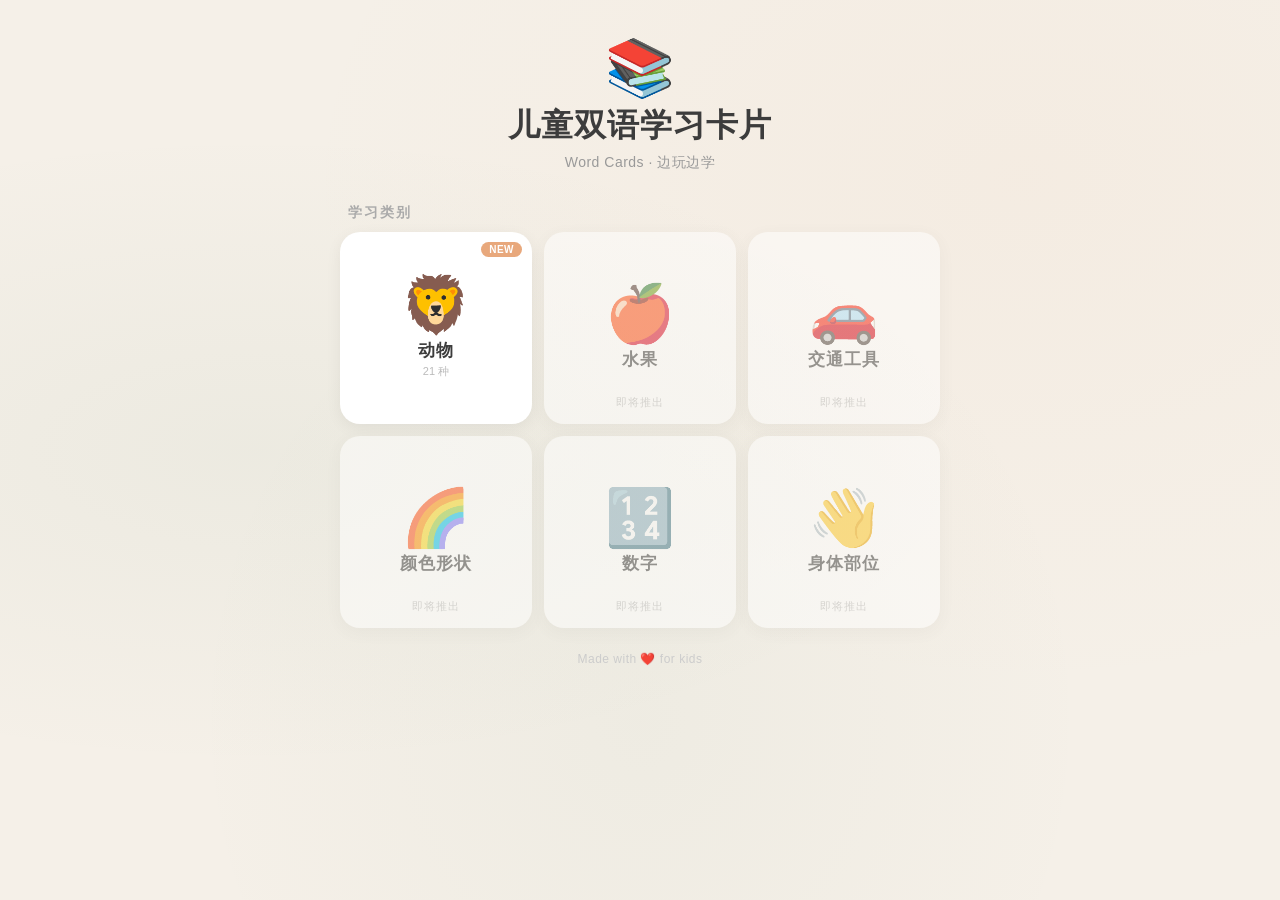
==== index.html @ 04c5d9be "新功能：创建首页 index.html；浏览模式弹出卡片增加左右翻页+键盘导航；添加 PWA manifest" ====
<!DOCTYPE html>
<html lang="zh-CN">
<head>
    <meta charset="UTF-8">
    <meta name="viewport" content="width=device-width, initial-scale=1.0, viewport-fit=cover">
    <link rel="manifest" href="manifest.json">
    <meta name="theme-color" content="#4a7c59">
    <title>Word Cards — 儿童双语学习卡片</title>
    <style>
        :root {
            --bg: #f5f0e8;
            --card-bg: #ffffff;
            --primary: #4a7c59;
            --accent: #e8a87c;
            --text: #3c3c3c;
            --radius: 24px;
            --safe-top: env(safe-area-inset-top, 0px);
            --safe-bottom: env(safe-area-inset-bottom, 0px);
        }
        * { margin:0; padding:0; box-sizing:border-box; }
        body {
            font-family: 'Segoe UI','PingFang SC','Microsoft YaHei','Noto Sans SC',sans-serif;
            background: var(--bg);
            background-image:
                radial-gradient(ellipse at 20% 50%, rgba(74,124,89,0.05) 0%, transparent 50%),
                radial-gradient(ellipse at 80% 20%, rgba(232,168,124,0.06) 0%, transparent 50%),
                radial-gradient(ellipse at 50% 80%, rgba(74,124,89,0.04) 0%, transparent 50%);
            min-height: 100dvh;
            padding: calc(16px + var(--safe-top)) 16px calc(16px + var(--safe-bottom)) 16px;
            display: flex; flex-direction: column; align-items: center;
            user-select: none;
            -webkit-user-select: none;
            -webkit-tap-highlight-color: transparent;
        }

        .page {
            width: 100%; max-width: 600px;
        }

        .hero {
            text-align: center; padding: 24px 0 12px;
        }
        .hero .logo {
            font-size: 56px; line-height: 1; margin-bottom: 8px;
        }
        .hero h1 {
            font-size: clamp(24px, 5vw, 32px); font-weight: 700; color: var(--text);
            letter-spacing: 1px;
        }
        .hero .subtitle {
            font-size: 14px; color: #999; margin-top: 6px; letter-spacing: 0.5px;
        }

        .section-title {
            font-size: 14px; font-weight: 600; color: #aaa;
            text-transform: uppercase; letter-spacing: 2px;
            padding: 20px 8px 10px;
        }

        .grid {
            display: grid; gap: 12px;
            grid-template-columns: repeat(2, 1fr);
        }
        @media (min-width: 500px) {
            .grid { grid-template-columns: repeat(3, 1fr); }
        }

        .category-card {
            aspect-ratio: 1;
            background: var(--card-bg);
            border-radius: 20px;
            display: flex; flex-direction: column;
            align-items: center; justify-content: center;
            cursor: pointer; text-decoration: none;
            box-shadow: 0 4px 16px rgba(0,0,0,0.06);
            transition: transform 0.2s, box-shadow 0.2s;
            -webkit-tap-highlight-color: transparent;
            position: relative; overflow: hidden;
        }
        .category-card:active { transform: scale(0.95); box-shadow: 0 2px 8px rgba(0,0,0,0.08); }
        .category-card .cat-emoji {
            font-size: clamp(40px, 10vw, 56px); line-height: 1; margin-bottom: 6px;
        }
        .category-card .cat-name {
            font-size: clamp(14px, 3vw, 17px); font-weight: 700; color: var(--text);
            letter-spacing: 1px;
        }
        .category-card .cat-count {
            font-size: 11px; color: #bbb; margin-top: 2px;
        }
        .category-card .badge-new {
            position: absolute; top: 10px; right: 10px;
            background: var(--accent); color: #fff;
            font-size: 10px; padding: 2px 8px; border-radius: 10px;
            font-weight: 600; letter-spacing: 0.5px;
        }
        .category-card.coming-soon {
            opacity: 0.5; cursor: default;
        }
        .category-card.coming-soon .coming-label {
            position: absolute; bottom: 14px;
            font-size: 11px; color: #bbb; letter-spacing: 1px;
        }

        .footer {
            text-align: center; padding: 24px 0 12px;
            font-size: 12px; color: #ccc; letter-spacing: 0.5px;
        }
    </style>
</head>
<body>

<div class="page">
    <div class="hero">
        <div class="logo">📚</div>
        <h1>儿童双语学习卡片</h1>
        <div class="subtitle">Word Cards · 边玩边学</div>
    </div>

    <div class="section-title">学习类别</div>
    <div class="grid">
        <!-- 动物 — 已完成 -->
        <a class="category-card" href="animal-cards.html">
            <div class="badge-new">NEW</div>
            <div class="cat-emoji">🦁</div>
            <div class="cat-name">动物</div>
            <div class="cat-count">21 种</div>
        </a>

        <!-- 水果 — 即将推出 -->
        <div class="category-card coming-soon">
            <div class="cat-emoji">🍎</div>
            <div class="cat-name">水果</div>
            <div class="coming-label">即将推出</div>
        </div>

        <!-- 交通工具 — 即将推出 -->
        <div class="category-card coming-soon">
            <div class="cat-emoji">🚗</div>
            <div class="cat-name">交通工具</div>
            <div class="coming-label">即将推出</div>
        </div>

        <!-- 颜色形状 — 即将推出 -->
        <div class="category-card coming-soon">
            <div class="cat-emoji">🌈</div>
            <div class="cat-name">颜色形状</div>
            <div class="coming-label">即将推出</div>
        </div>

        <!-- 数字 — 即将推出 -->
        <div class="category-card coming-soon">
            <div class="cat-emoji">🔢</div>
            <div class="cat-name">数字</div>
            <div class="coming-label">即将推出</div>
        </div>

        <!-- 身体部位 — 即将推出 -->
        <div class="category-card coming-soon">
            <div class="cat-emoji">👋</div>
            <div class="cat-name">身体部位</div>
            <div class="coming-label">即将推出</div>
        </div>
    </div>

    <div class="footer">Made with ❤️ for kids</div>
</div>

</body>
</html>
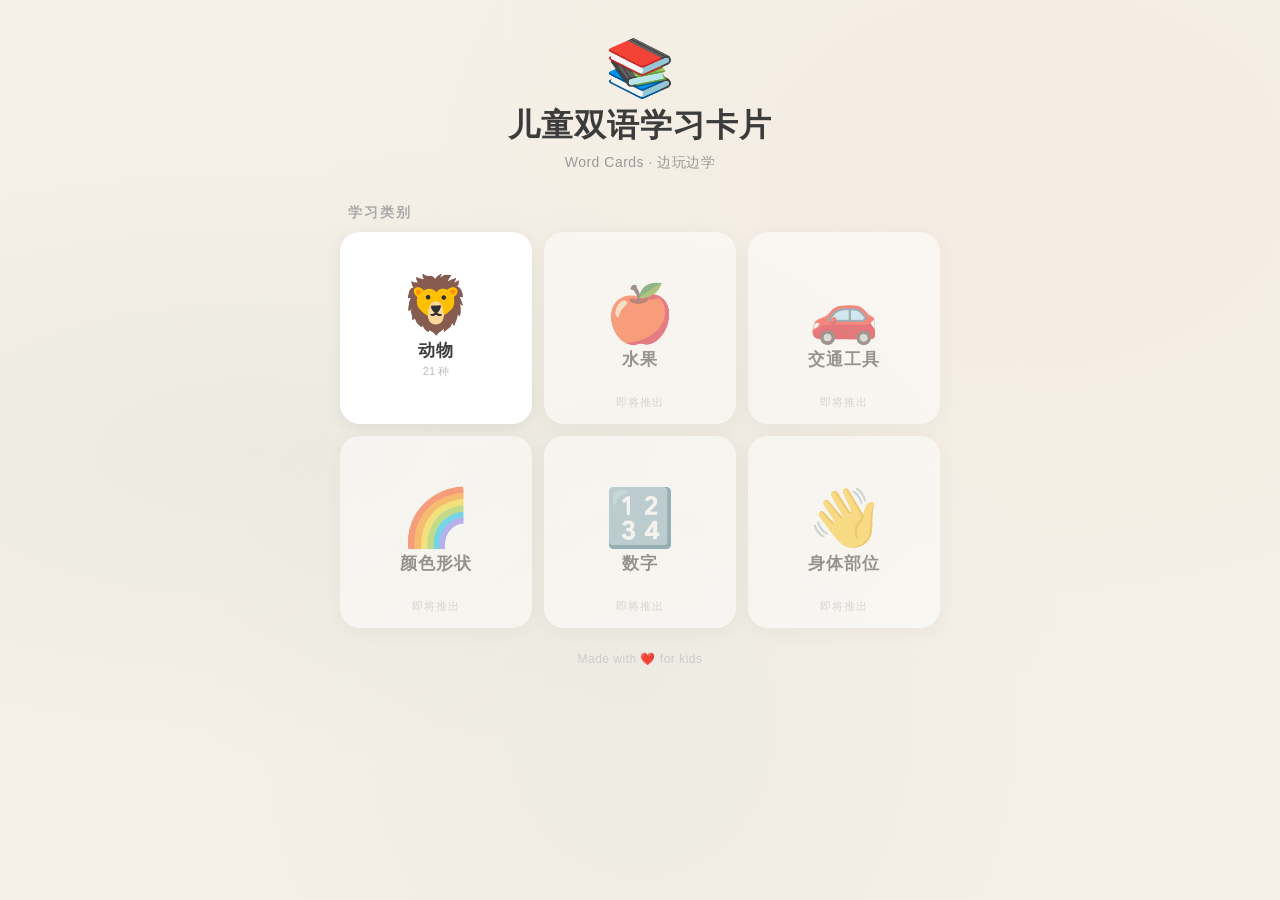
==== commit 08237582: "feat: 首页去NEW标签、卡片模式随机重排全部、浏览模式拼音排序 - index.html: 移除动物卡片的 NEW 标签及对应 CSS - animal-cards.html: 随机改为重新洗牌" ====
--- a/index.html
+++ b/index.html
@@ -88,12 +88,6 @@
         .category-card .cat-count {
             font-size: 11px; color: #bbb; margin-top: 2px;
         }
-        .category-card .badge-new {
-            position: absolute; top: 10px; right: 10px;
-            background: var(--accent); color: #fff;
-            font-size: 10px; padding: 2px 8px; border-radius: 10px;
-            font-weight: 600; letter-spacing: 0.5px;
-        }
         .category-card.coming-soon {
             opacity: 0.5; cursor: default;
         }
@@ -121,7 +115,6 @@
     <div class="grid">
         <!-- 动物 — 已完成 -->
         <a class="category-card" href="animal-cards.html">
-            <div class="badge-new">NEW</div>
             <div class="cat-emoji">🦁</div>
             <div class="cat-name">动物</div>
             <div class="cat-count">21 种</div>
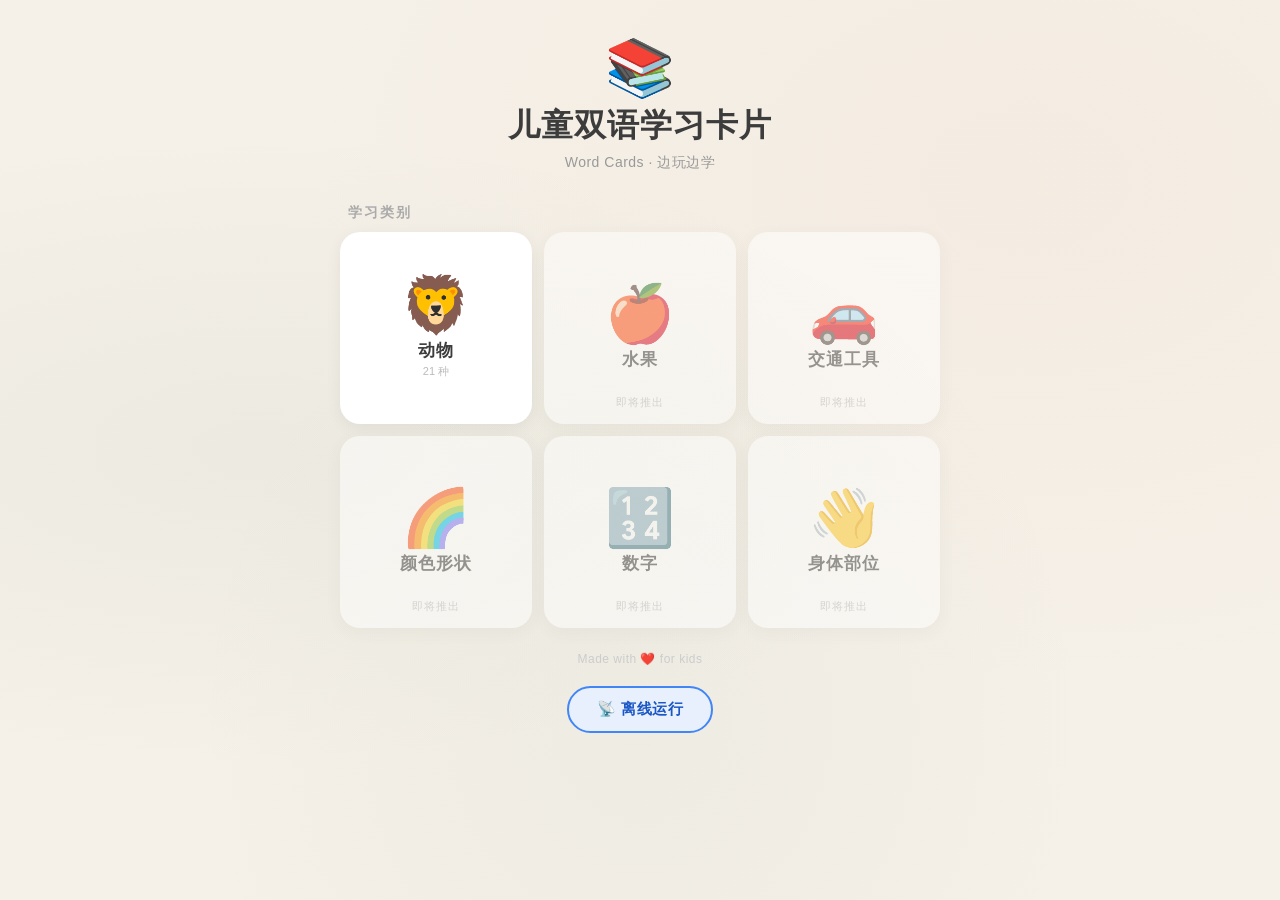
==== commit 6826322b: "feat: 将预热按钮升级为「离线运行」按钮，通过SW全量下载HTML+图片+音频到缓存，支持实时进度显示" ====
--- a/index.html
+++ b/index.html
@@ -4,6 +4,7 @@
     <meta charset="UTF-8">
     <meta name="viewport" content="width=device-width, initial-scale=1.0, viewport-fit=cover">
     <link rel="manifest" href="manifest.json">
+    <link rel="preconnect" href="https://simiely.github.io">
     <meta name="theme-color" content="#4a7c59">
     <title>Word Cards — 儿童双语学习卡片</title>
     <style>
@@ -100,6 +101,26 @@
             text-align: center; padding: 24px 0 12px;
             font-size: 12px; color: #ccc; letter-spacing: 0.5px;
         }
+        .offline-bar {
+            text-align: center; padding: 8px 0 20px;
+        }
+        .btn-offline-home {
+            background: #e8f0fe; border: 2px solid #4285f4; color: #1a56c4;
+            font-size: 15px; padding: 12px 28px; border-radius: 50px;
+            cursor: pointer; font-weight: 600; letter-spacing: 0.5px;
+            transition: all 0.2s;
+            -webkit-tap-highlight-color: transparent;
+        }
+        .btn-offline-home:active { background: #4285f4; color: #fff; }
+        .btn-offline-home.done { background: #e8f5e9; border-color: #66bb6a; color: #2e7d32; }
+        .btn-offline-home.loading { opacity: 0.7; pointer-events: none; animation: pulse 1s ease-in-out infinite; }
+        @keyframes pulse {
+            0%, 100% { opacity: 0.7; }
+            50% { opacity: 1; }
+        }
+        .offline-hint {
+            display: block; font-size: 12px; color: #888; margin-top: 8px;
+        }
     </style>
 </head>
 <body>
@@ -157,7 +178,84 @@
     </div>
 
     <div class="footer">Made with ❤️ for kids</div>
+
+    <div class="offline-bar">
+        <button class="btn-offline-home" id="btnOfflineHome" onclick="goOfflineHome()" title="下载全部学习资源到本地，之后无需网络也能使用">📡 离线运行</button>
+        <span class="offline-hint" id="offlineHint"></span>
+    </div>
 </div>
+
+<script>
+if ('serviceWorker' in navigator) {
+  navigator.serviceWorker.register('/word-cards/sw.js').catch(function(){});
+}
+</script>
+<script>
+// ========== 首页离线运行按钮 ==========
+var offlineHomeActive = false;
+
+function goOfflineHome() {
+    if (offlineHomeActive) return;
+    var btn = document.getElementById('btnOfflineHome');
+    var hint = document.getElementById('offlineHint');
+
+    if (!navigator.serviceWorker || !navigator.serviceWorker.controller) {
+        hint.textContent = '请刷新页面后再试';
+        setTimeout(function() { hint.textContent = ''; }, 3000);
+        return;
+    }
+
+    // 资源清单（与 animal-cards.html 的离线按钮一致）
+    var urls = [
+        '/word-cards/',
+        '/word-cards/index.html',
+        '/word-cards/animal-cards.html',
+        '/word-cards/animal-select.html',
+        '/word-cards/animal-data.js',
+        '/word-cards/image-interaction.js',
+        '/word-cards/manifest.json'
+    ];
+    // 图片
+    var imgs = ['butterfly','cat','chicken','cow','dog','dolphin','duck','elephant','fish','frog','giraffe','horse','lion','monkey','panda','penguin','rabbit','shark','sheep','tiger','zebra'];
+    for (var i = 0; i < imgs.length; i++) {
+        urls.push('animal/images/' + imgs[i] + '.jpg');
+    }
+    // 音频
+    for (var i = 0; i < imgs.length; i++) {
+        urls.push('animal/speech_zh/' + imgs[i] + '.mp3');
+        urls.push('animal/speech_en/' + imgs[i] + '.mp3');
+        urls.push('animal/speech_fact/' + imgs[i] + '.mp3');
+    }
+
+    offlineHomeActive = true;
+    btn.textContent = '⏳ 0/' + urls.length;
+    btn.classList.add('loading');
+
+    var channel = new MessageChannel();
+    channel.port1.onmessage = function(e) {
+        var data = e.data;
+        if (data.complete) {
+            offlineHomeActive = false;
+            btn.classList.remove('loading');
+            btn.textContent = '✅ 已离线 (' + (data.total - data.failed) + '/' + data.total + ')';
+            btn.classList.add('done');
+            hint.textContent = '可以断网使用了！';
+            setTimeout(function() {
+                btn.textContent = '📡 离线运行';
+                btn.classList.remove('done');
+                hint.textContent = '';
+            }, 5000);
+        } else {
+            btn.textContent = '⏳ ' + data.done + '/' + data.total;
+        }
+    };
+
+    navigator.serviceWorker.controller.postMessage(
+        { type: 'DOWNLOAD_ALL', urls: urls },
+        [channel.port2]
+    );
+}
+</script>
 
 </body>
 </html>
